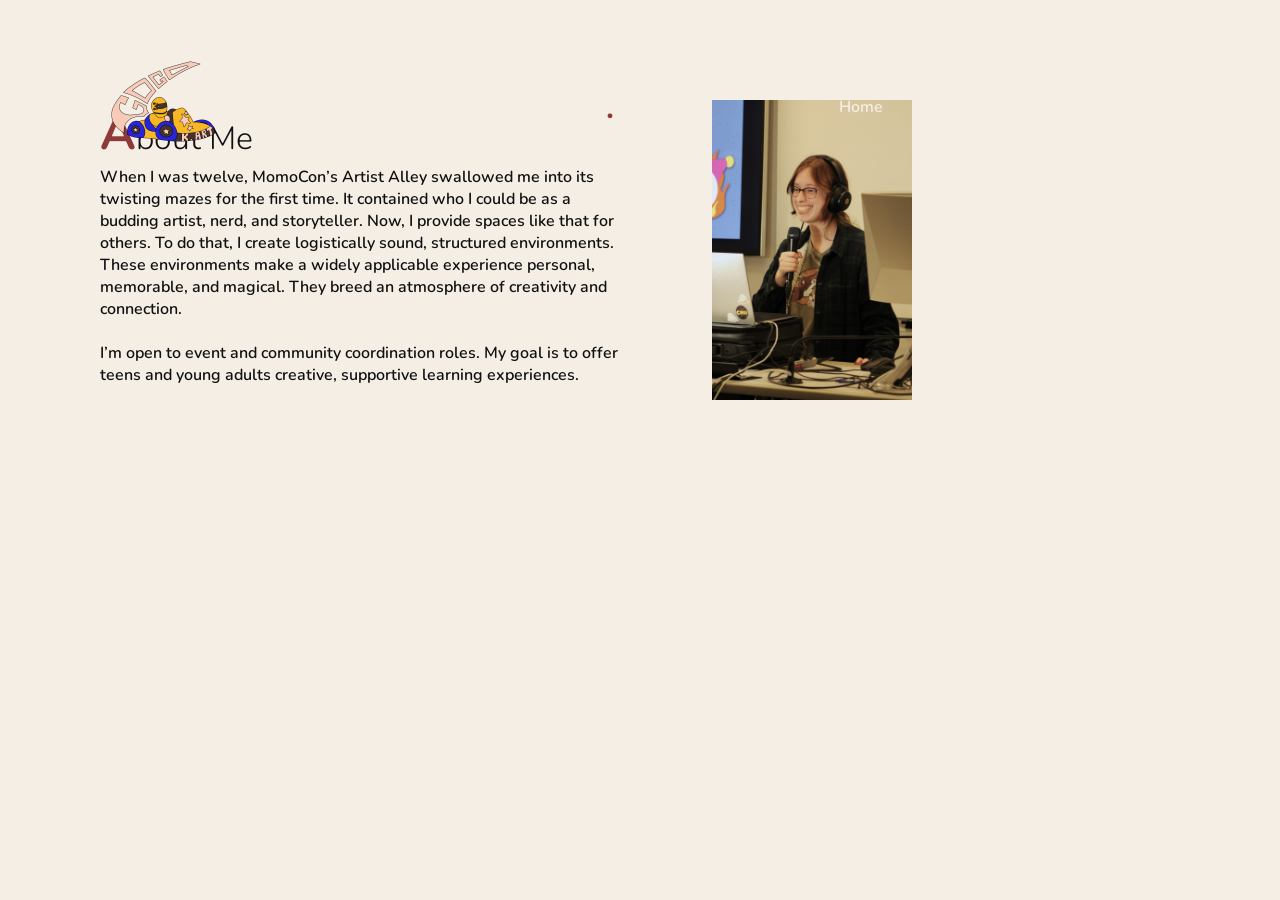
==== AboutMe.html @ a61511eb "Add header section with navigation links" ====
<!DOCTYPE html>
<html lang="en">
<head>
    <meta charset="UTF-8">
    <meta name="viewport" content="width=device-width, initial-scale=1.0">
    <title>About Me</title>
    <link rel="stylesheet" href="style.css">
</head>
<header>
        <div class="imgBx">
            <img src="PersonalLogo.png" width="128" height="128">
        </div>
        <a href="#" class="logo">GoGo K. Art<span>.</span></a>
        <ul class="navigation">
            <li><a href="#banner">Home</a></li>
            <li><a href="AboutMe.html">About</a></li>
            <li><a href="#testimonials">Testimonials</a></li>
            <li><a href="#contact">Contact</a></li>
        </ul>
</header>
    
<section class="about" id="about">
        <div class="row">
            <div class="col50">
                <h2 class="titleText"><span>A</span>bout Me</h2>
                <p>When I was twelve, MomoCon’s Artist Alley swallowed me into its twisting mazes for the first time. It contained who I could be as a budding artist, nerd, and storyteller. Now, I provide spaces like that for others. To do that, I create logistically sound, structured environments. These environments make a widely applicable experience personal, memorable, and magical. They breed an atmosphere of creativity and connection.<br><br>I’m open to event and community coordination roles. My goal is to offer teens and young adults creative, supportive learning experiences.</p>
            </div>
            <div class="col50">
                <div class="imgBx">
                    <img src="AboutMe.jpg">
                </div>
            </div>
        </div>
    </section>
</html>
---- style.css ----
@import url('https://fonts.googleapis.com/css?family=Nunito:200,300,400,500,600,700,800,900&display=swap');
*
{
    margin: 0;
    padding: 0;
    box-sizing: border-box;
    font-family: 'Nunito', semi-bold;
    scroll-behavior: smooth;
}
@font-face 
{
  font-family: Notedry;
  src: url(Notedry.ttf);
}
body
{
    background-color: #f4eee5
}
p
{
    font-weight: 600;
    color: #111;
}
.banner
{
    position: relative;
    width: 100%;
    min-height: 100vh;
    display: flex;
    justify-content: center;
    align-items: center;
    background: url(Camera.jpg);
    background-size: cover;
}
.banner .content
{
    max-width: 900px;
    text-align: center;
}
.banner .content h2
{
    font-size: 5em;
    font-family: Notedry;
    color: #2B0D25;
}
.banner .content p
{
    font-size: 1em;
    color: #2B0D25;
}
.box
{
  display: flex;
  justify-content: center;
  align-items: center;
  text-align: center;
  min-height: 200px;
  flex-direction: column; /* Stacks items vertically */
  gap: 10px;
}
.btn
{
    font-size: 1em;
    color: #f4eee5;
    background: #8d3a39;
    display: inline-block;
    padding: 10px 30px;
    margin-top: 20px;
    text-transform: uppercase;
    text-decoration: none;
    letter-spacing: 2px;
    transition: 0.5s;
}
.btn:hover
{
   letter-spacing: 6px; 
}
.collapsible 
{
  background-color: #f7cbb8;
  color: white;
  cursor: pointer;
  padding: 18px;
  width: 100%;
  border: none;
  text-align: left;
  outline: none;
  font-size: 15px;
}

.collapsible:hover:after
{
  color: #8d3a39;
}

.collapsible:after 
{
  content: '\002B';
  color: white;
  font-weight: bold;
  float: right;
  margin-left: 5px;
}

.active:after 
{
  content: "\2212";
}
.content 
{
    display: grid;
  	grid-template-columns: repeat(2, 1fr); 
  	gap: 16px;
    padding: 0 18px;
    max-height: 0;
    overflow: scroll;
    transition: max-height 0.2s ease-out;
    background-color: #f4eee5;
    border-style:solid;
    border-color:#f7cbb8;
}
header
{
    position: fixed;
    top: 0;
    left: 0;
    width: 100%;
    padding: 40px 100px;
    z-index: 1000;
    display: flex;
    justify-content: space-between;
    align-items: center;
    transition: 0.5s;
}
header.sticky
{
    background: #f4eee5;
    padding: 10px 100px;
    box-shadow: 0 5px 20px rgba(0,0,0,0.05);
}
header .logo
{
    color: #f4eee5;
    font-weight: 700;
    font-size: 2em;
    text-decoration: none;
}
header.sticky .logo
{
    color: #111;
}
header .logo span
{
    color: #8d3a39;
}
header.navigation
{
    position: relative;
}
header .navigation li
{
    list-style: none;
    margin-left: 30px;
    display: inline-block;
}
header .navigation li a
{
    text-decoration: none;
    color: #f4eee5;
    font-weight: 600;
}
header.sticky .navigation li a
{
    color: #111;
}
header.sticky .navigation li a:hover
{
    color: #8d3a39;
}
.popup
{
  width: 500px;
  height: 500px;
  background: #f7cbb8;
  z-index: 999;
  position: fixed;
  inset: 0;
  margin: auto;
  display: grid;
  place-items: center;
  visibility: hidden;
  overflow: scroll;
}
section
{
    padding: 100px;
}
.row
{
    position: relative;
    width: 100%;
    display: flex;
    justify-content: space-between;
}
.row .col50
{
    position: relative;
    width: 48%;
}
.personalAbout
{
    display: flex;
    justify-content: space-evenly;
    align-items: flex-start;
}
.titleText
{
    color: #111;
    font-size: 2em;
    font-weight: 300;
}
.titleText span
{
    color: #8d3a39;
    font-weight: 700;
    font-size: 1.5em;
}
.row .col50 .imgBx
{
    position: relative;
    width: 300px;
    height: 300px;
    object-fit: contain;
}
.row .col50 .imgBx img
{
    position: absolute;
    top: 0;
    left: 0;
    width: 300px;
    height: 300px;
    object-fit: contain;
}

ul 
{
    list-style-image: url("StarBullet.png");
    list-style-type: square;
    color: #2B0D25;
}
.GGJ26
{
	display: none;
}
.dreamhack
{
	display: none;
}
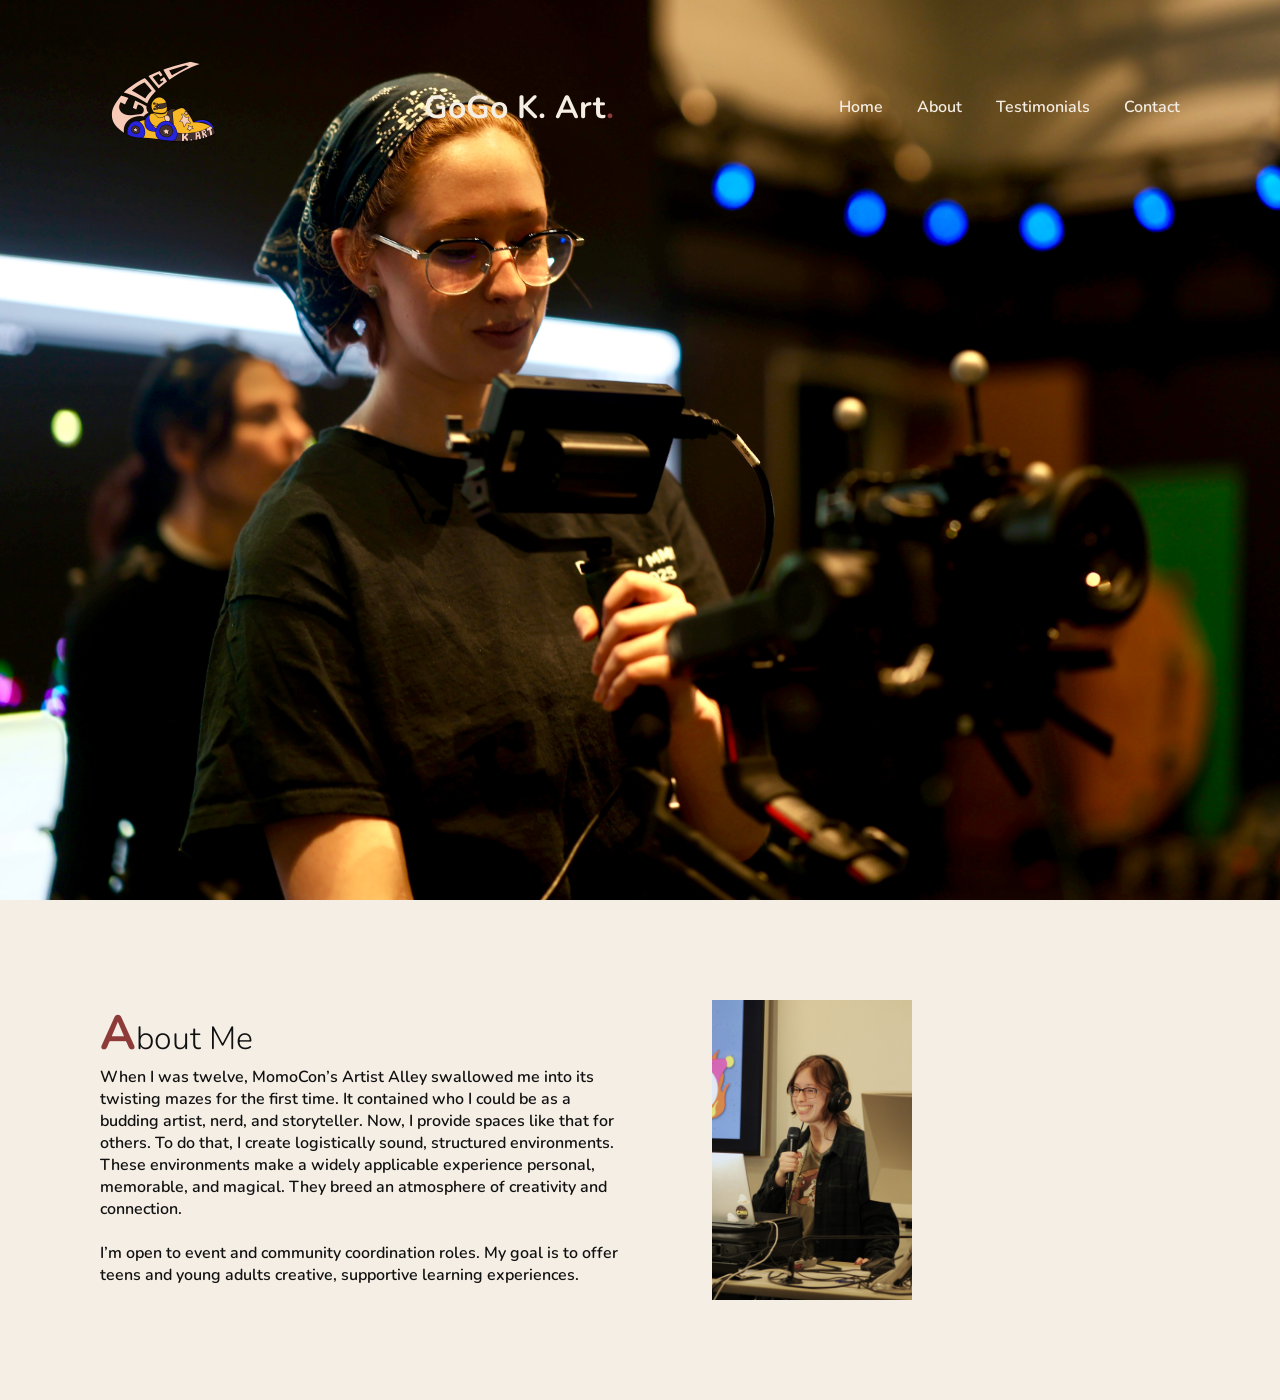
==== commit ecbd4d57: "Add banner section to AboutMe.html Added a banner section to the About Me page." ====
--- a/AboutMe.html
+++ b/AboutMe.html
@@ -6,7 +6,8 @@
     <title>About Me</title>
     <link rel="stylesheet" href="style.css">
 </head>
-<header>
+<body>
+    <header>
         <div class="imgBx">
             <img src="PersonalLogo.png" width="128" height="128">
         </div>
@@ -17,9 +18,12 @@
             <li><a href="#testimonials">Testimonials</a></li>
             <li><a href="#contact">Contact</a></li>
         </ul>
-</header>
+    </header>
+
+    <section class="banner" id="banner">
+    </section>
     
-<section class="about" id="about">
+    <section class="about" id="about">
         <div class="row">
             <div class="col50">
                 <h2 class="titleText"><span>A</span>bout Me</h2>
@@ -32,4 +36,6 @@
             </div>
         </div>
     </section>
+
+</body>
 </html>
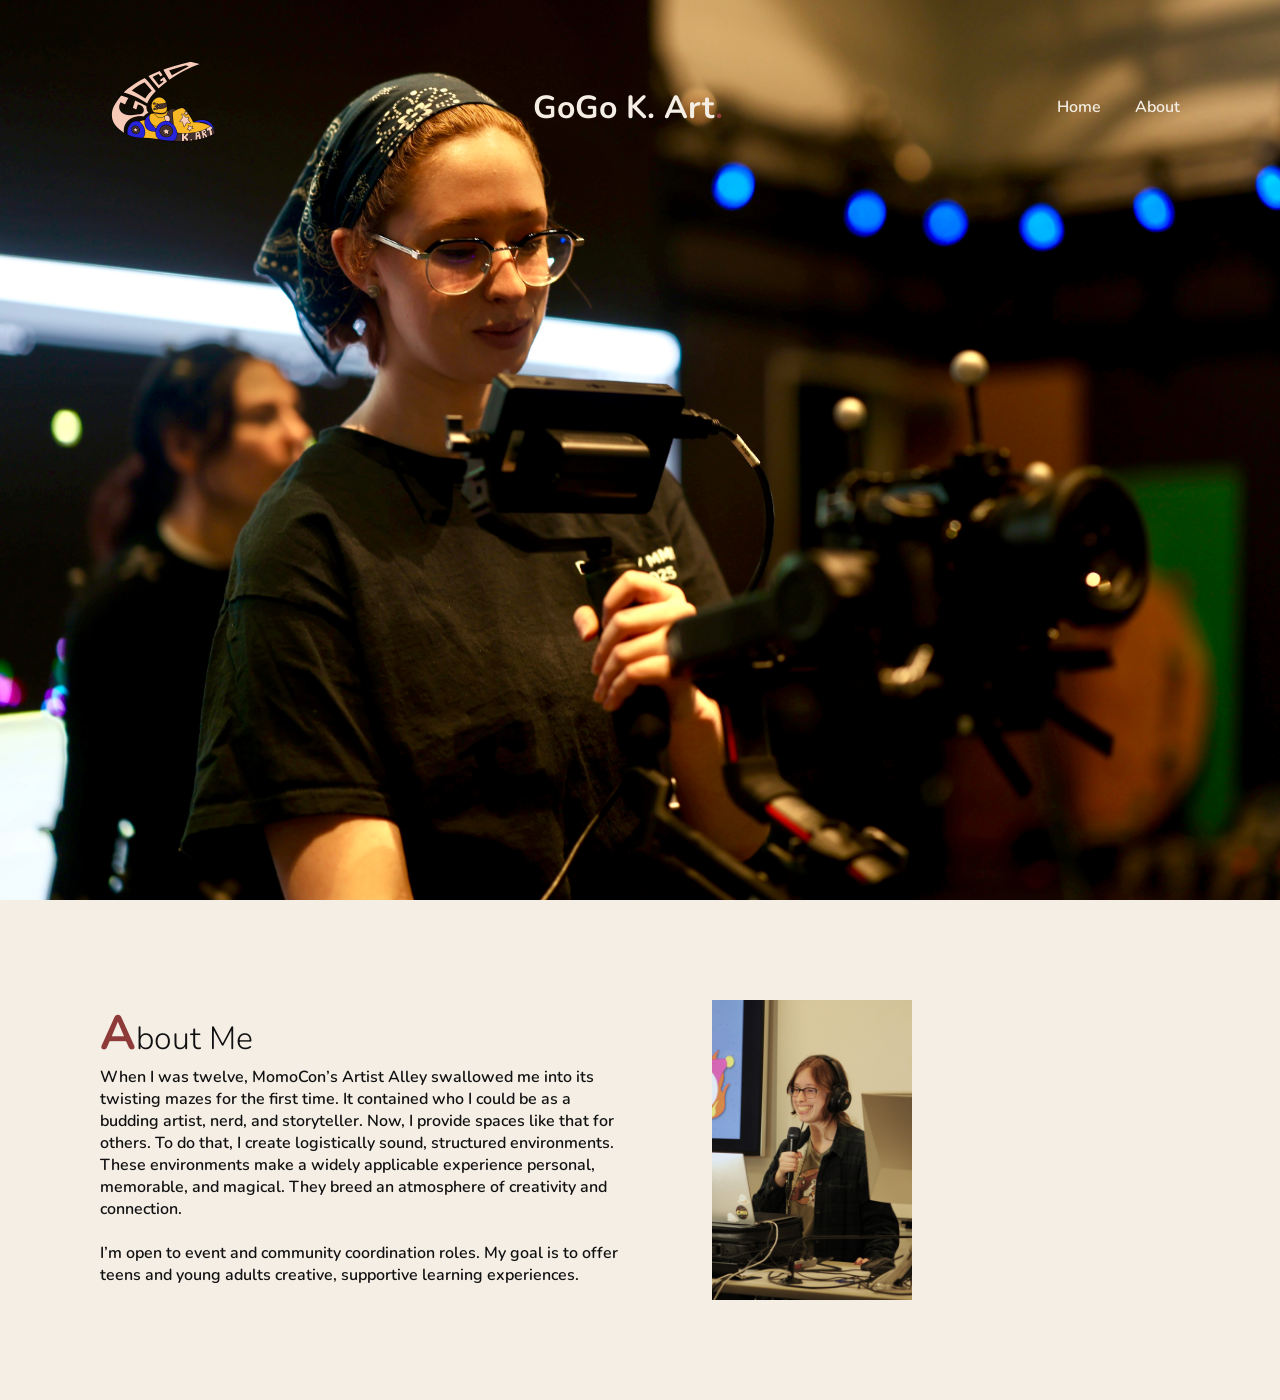
==== commit ebd775c8: "Remove Testimonials and Contact links from AboutMe Removed links to Testimonials and Contact section" ====
--- a/AboutMe.html
+++ b/AboutMe.html
@@ -15,8 +15,6 @@
         <ul class="navigation">
             <li><a href="#banner">Home</a></li>
             <li><a href="AboutMe.html">About</a></li>
-            <li><a href="#testimonials">Testimonials</a></li>
-            <li><a href="#contact">Contact</a></li>
         </ul>
     </header>
 
--- a/style.css
+++ b/style.css
@@ -252,7 +252,19 @@
 {
 	display: none;
 }
-.dreamhack
-{
-	display: none;
-}
+.GGX
+{
+	display: none;
+}
+.scarycrab
+{
+	display: none;
+}
+.laughattack
+{
+	display: none;
+}
+.pantherdev
+{
+	display: none;
+}
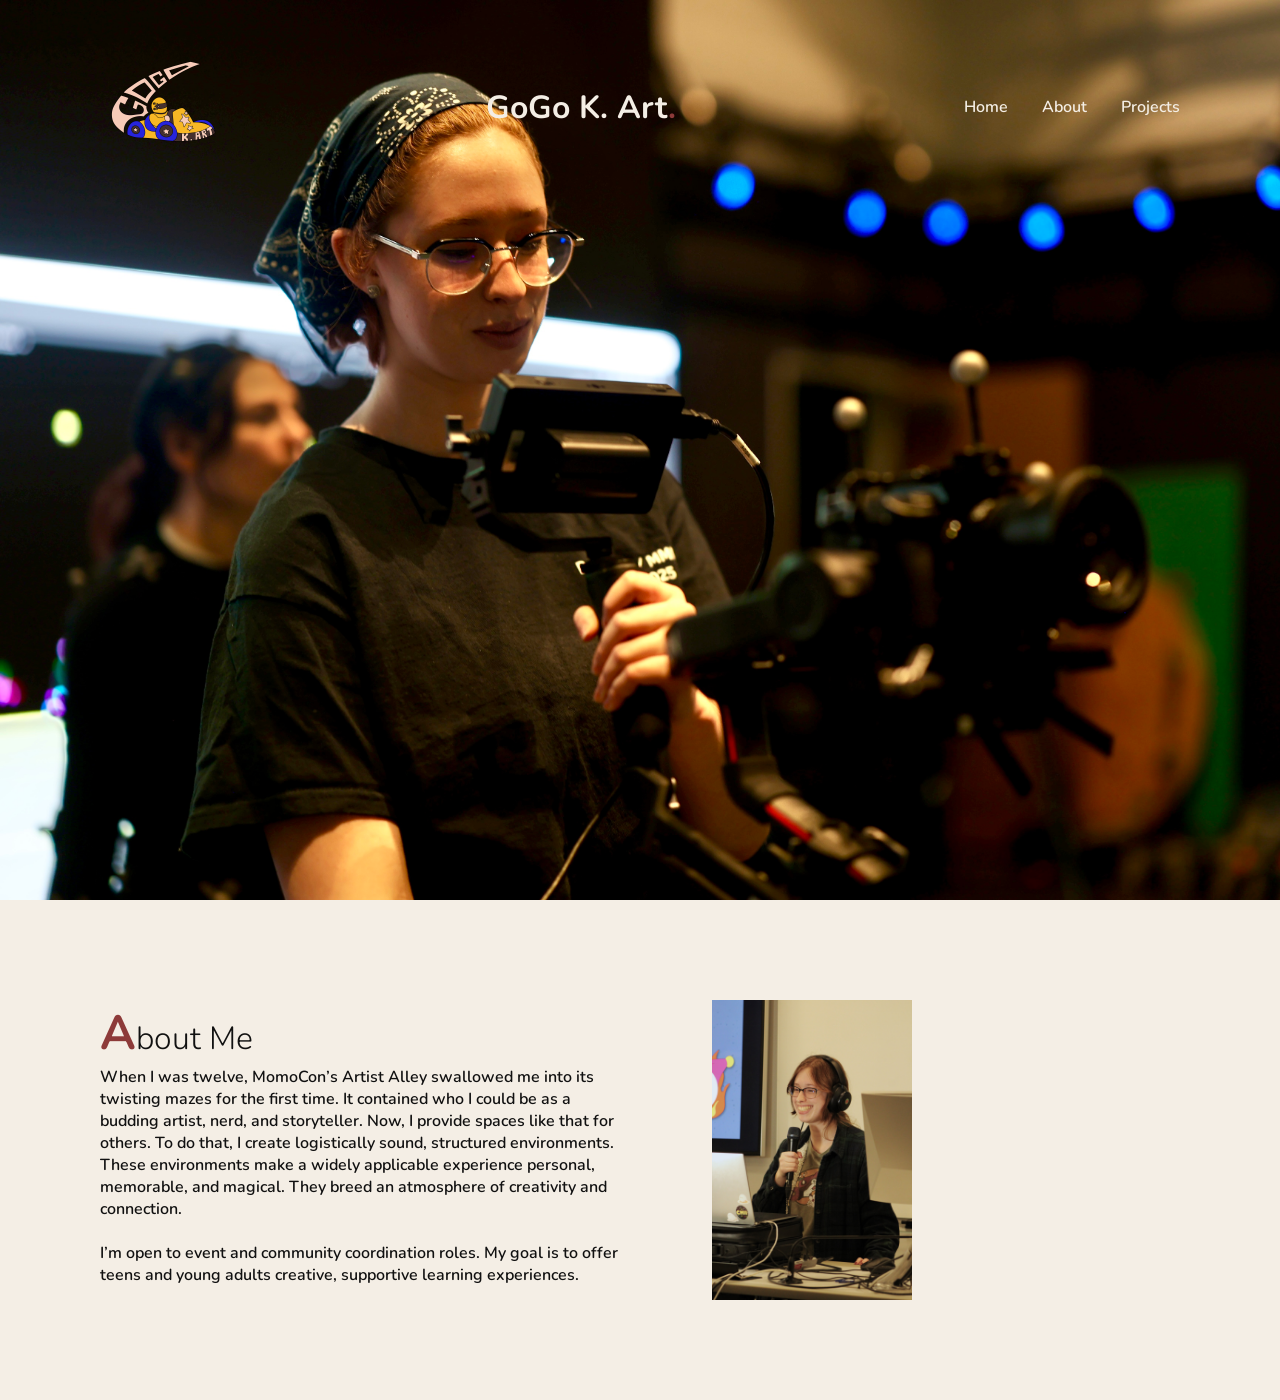
==== commit ec12c853: "Add Projects link to AboutMe.html navigation" ====
--- a/AboutMe.html
+++ b/AboutMe.html
@@ -7,14 +7,16 @@
     <link rel="stylesheet" href="style.css">
 </head>
 <body>
+    
     <header>
         <div class="imgBx">
             <img src="PersonalLogo.png" width="128" height="128">
         </div>
         <a href="#" class="logo">GoGo K. Art<span>.</span></a>
         <ul class="navigation">
-            <li><a href="#banner">Home</a></li>
+            <li><a href="index.html">Home</a></li>
             <li><a href="AboutMe.html">About</a></li>
+            <li><a href="Projects.html">Projects</a></li>
         </ul>
     </header>
 
--- a/style.css
+++ b/style.css
@@ -179,10 +179,10 @@
 }
 .popup
 {
-  width: 500px;
-  height: 500px;
+  width: 50%;
+  height: 50%;
   background: #f7cbb8;
-  z-index: 999;
+  z-index: 1500;
   position: fixed;
   inset: 0;
   margin: auto;
@@ -268,3 +268,7 @@
 {
 	display: none;
 }
+.georgiadev
+{
+	display: none;
+}
